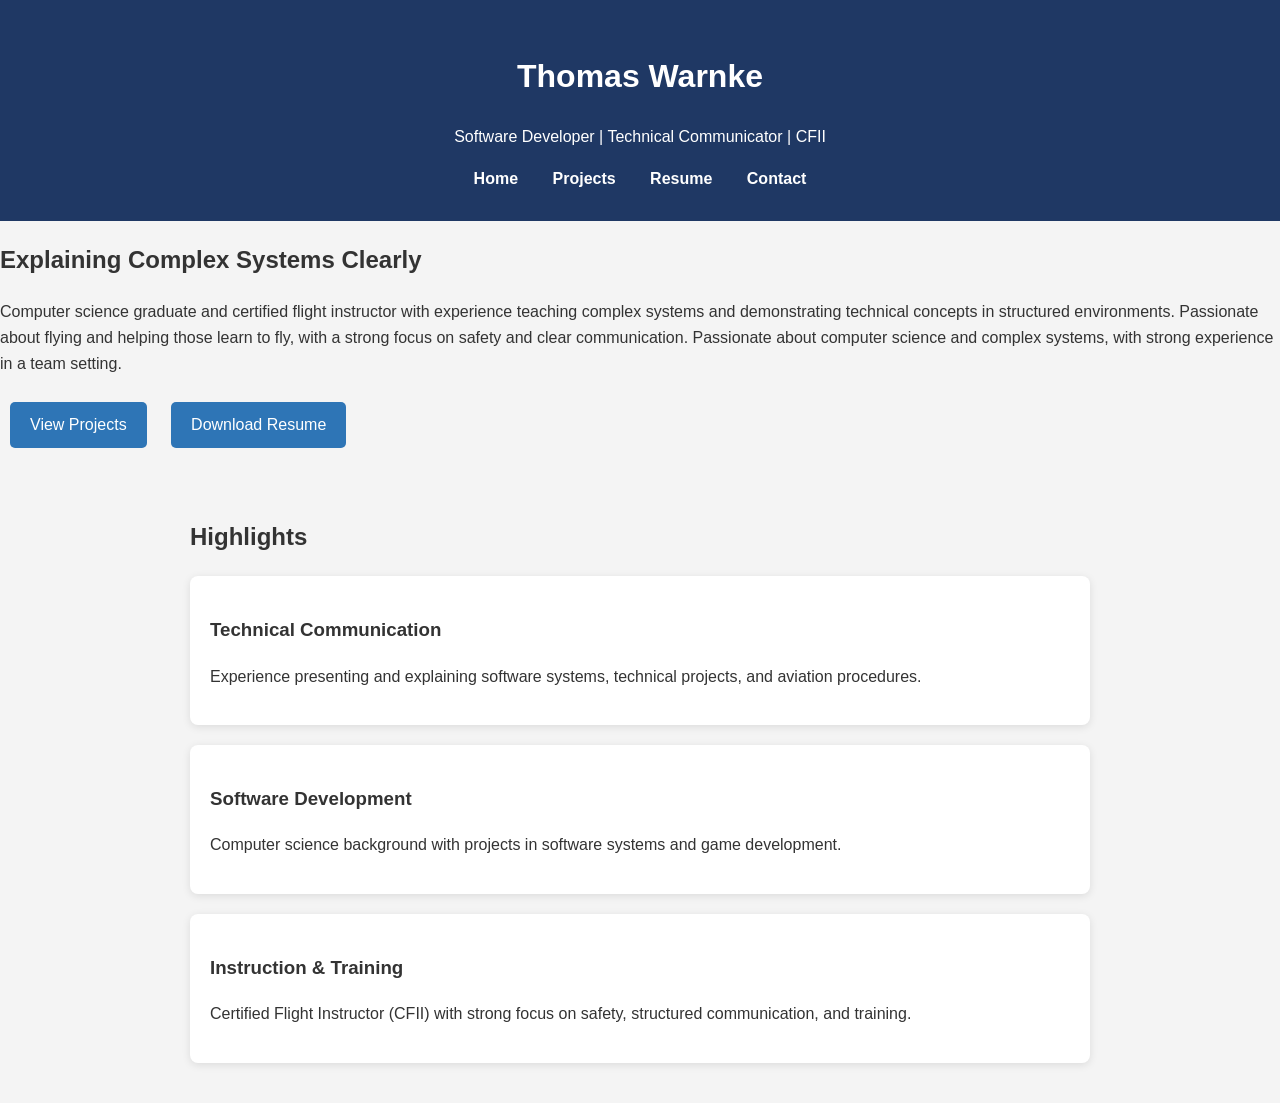
==== index.html @ 61adbf6a "change style" ====
<!DOCTYPE html>
<html lang="en">

<head>
<meta charset="UTF-8">
<title>Thomas Warnke</title>
<link rel="stylesheet" href="style.css">
</head>

<body>

<header>

<h1>Thomas Warnke</h1>
<p>Software Developer | Technical Communicator | CFII</p>

<nav class="navbar">
<a href="index.html">Home</a>
<a href="projects.html">Projects</a>
<a href="resume.pdf">Resume</a>
<a href="contact.html">Contact</a>
</nav>

</header>

<section class="hero">

<h2>Explaining Complex Systems Clearly</h2>

<p>
Computer science graduate and certified flight instructor with experience
teaching complex systems and demonstrating technical concepts in structured
environments. Passionate about flying and helping those learn to fly, with 
a strong focus on safety and clear communication.
Passionate about computer science and complex systems, with strong experience in a team setting.
</p>

<a class="button" href="projects.html">View Projects</a>
<a class="button" href="resume.pdf">Download Resume</a>

</section>

<section class="highlights">

<h2>Highlights</h2>

<div class="highlight-card">
<h3>Technical Communication</h3>
<p>Experience presenting and explaining software systems, technical projects, and aviation procedures.</p>
</div>

<div class="highlight-card">
<h3>Software Development</h3>
<p>Computer science background with projects in software systems and game development.</p>
</div>

<div class="highlight-card">
<h3>Instruction & Training</h3>
<p>Certified Flight Instructor (CFII) with strong focus on safety, structured communication, and training.</p>
</div>

</section>
</body>
</html>
---- style.css ----
body{
font-family: Arial, sans-serif;
margin:0;
background:#f4f4f4;
color:#333;
line-height:1.6;
}

header{
background:#1f3864;
color:white;
text-align:center;
padding:30px;
}

.navbar{
margin-top:15px;
}

.navbar a{
color:white;
text-decoration:none;
margin:0 15px;
font-weight:bold;
}

.navbar a:hover{
text-decoration:underline;
}

/ Page layout spacing /

.hero,
.highlights,
.projects,
.contact{
max-width:900px;
margin:60px auto;
padding:0 40px;
}

.button{
background:#2e75b6;
color:white;
padding:10px 20px;
margin:10px;
display:inline-block;
text-decoration:none;
border-radius:5px;
}

.highlights{
max-width:900px;
margin:auto;
padding:40px;
}

.highlight-card{
background:white;
padding:20px;
margin-top:20px;
border-radius:8px;
box-shadow:0 2px 8px rgba(0,0,0,0.1);
}

.projects{
max-width:900px;
margin:auto;
padding:40px;
}

.project-card{
background:white;
padding:25px;
margin-top:25px;
border-radius:8px;
box-shadow:0 2px 8px rgba(0,0,0,0.1);
}

.contact{
max-width:700px;
margin:auto;
padding:40px;
}

footer{
text-align:center;
padding:20px;
background:#ddd;
margin-top:40px;
}
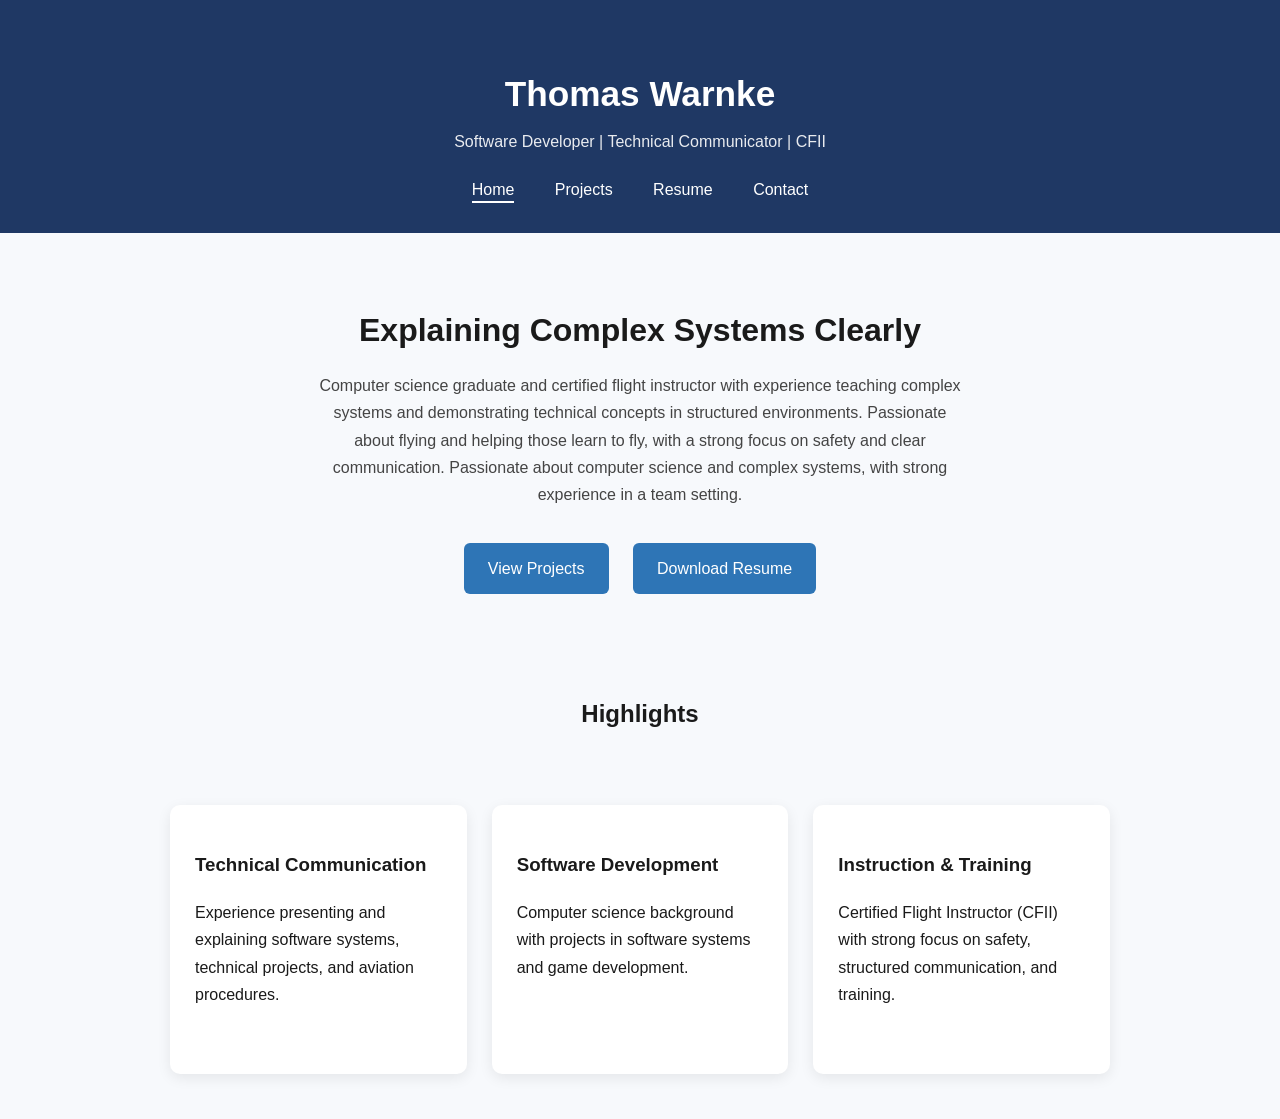
==== commit f1d13b60: "changes and improvements fix some formatting things including increased mobile support. Added a favi" ====
--- a/index.html
+++ b/index.html
@@ -5,6 +5,8 @@
 <meta charset="UTF-8">
 <title>Thomas Warnke</title>
 <link rel="stylesheet" href="style.css">
+<meta name="viewport" content="width=device-width, initial-scale=1.0">
+<link rel="icon" type="image/png" href="favicon.png">
 </head>
 
 <body>
@@ -15,12 +17,11 @@
 <p>Software Developer | Technical Communicator | CFII</p>
 
 <nav class="navbar">
-<a href="index.html">Home</a>
+<a href="index.html" class="active">Home</a>
 <a href="projects.html">Projects</a>
 <a href="resume.pdf">Resume</a>
 <a href="contact.html">Contact</a>
 </nav>
-
 </header>
 
 <section class="hero">
--- a/style.css
+++ b/style.css
@@ -1,91 +1,236 @@
-body{
-font-family: Arial, sans-serif;
-margin:0;
-background:#f4f4f4;
-color:#333;
-line-height:1.6;
-}
-
-header{
-background:#1f3864;
-color:white;
-text-align:center;
-padding:30px;
-}
-
-.navbar{
-margin-top:15px;
-}
-
-.navbar a{
-color:white;
-text-decoration:none;
-margin:0 15px;
-font-weight:bold;
-}
-
-.navbar a:hover{
-text-decoration:underline;
-}
-
-/ Page layout spacing /
-
+/* Global Reset & Base */
+* {
+    box-sizing: border-box;
+}
+
+body {
+    font-family: -apple-system, BlinkMacSystemFont, "Segoe UI", Roboto, sans-serif;
+    margin: 0;
+    background: #f7f9fc;
+    color: #1a1a1a;
+    line-height: 1.7;
+}
+
+/* Header */
+header {
+    background: #1f3864;
+    color: white;
+    text-align: center;
+    padding: 40px 20px 30px;
+}
+
+header h1 {
+    margin-bottom: 5px;
+    font-size: 2.2rem;
+}
+
+header p {
+    margin: 0;
+    opacity: 0.9;
+}
+
+/* Navbar */
+.navbar {
+    margin-top: 20px;
+}
+
+.navbar a {
+    color: white;
+    text-decoration: none;
+    margin: 0 18px;
+    font-weight: 500;
+    position: relative;
+    padding-bottom: 5px;
+}
+
+/* Hover + Active underline animation */
+.navbar a::after {
+    content: "";
+    position: absolute;
+    left: 0;
+    bottom: 0;
+    width: 0%;
+    height: 2px;
+    background: #ffffff;
+    transition: width 0.3s ease;
+}
+
+.navbar a:hover::after,
+.navbar a.active::after {
+    width: 100%;
+}
+
+/* Sections */
 .hero,
 .highlights,
 .projects,
-.contact{
-max-width:900px;
-margin:60px auto;
-padding:0 40px;
-}
-
-.button{
-background:#2e75b6;
-color:white;
-padding:10px 20px;
-margin:10px;
-display:inline-block;
-text-decoration:none;
-border-radius:5px;
-}
-
-.highlights{
-max-width:900px;
-margin:auto;
-padding:40px;
-}
-
-.highlight-card{
-background:white;
-padding:20px;
-margin-top:20px;
-border-radius:8px;
-box-shadow:0 2px 8px rgba(0,0,0,0.1);
-}
-
-.projects{
-max-width:900px;
-margin:auto;
-padding:40px;
-}
-
-.project-card{
-background:white;
-padding:25px;
-margin-top:25px;
-border-radius:8px;
-box-shadow:0 2px 8px rgba(0,0,0,0.1);
-}
-
-.contact{
-max-width:700px;
-margin:auto;
-padding:40px;
-}
-
-footer{
-text-align:center;
-padding:20px;
-background:#ddd;
-margin-top:40px;
-}+.contact {
+    max-width: 1000px;
+    margin: 70px auto;
+    padding: 0 30px;
+    text-align: center;
+}
+
+/* Hero */
+.hero h2 {
+    font-size: 2rem;
+    margin-bottom: 15px;
+}
+
+.hero p {
+    max-width: 650px;
+    margin: 0 auto 25px;
+    color: #444;
+}
+
+/* Buttons */
+.button {
+    background: #2e75b6;
+    color: white;
+    padding: 12px 24px;
+    margin: 10px;
+    display: inline-block;
+    text-decoration: none;
+    border-radius: 6px;
+    font-weight: 500;
+    transition: all 0.25s ease;
+}
+
+.button:hover {
+    background: #245a8d;
+    transform: translateY(-2px);
+}
+
+/* Cards Layout */
+.highlight-card,
+.project-card {
+    background: white;
+    padding: 25px;
+    margin-top: 25px;
+    border-radius: 10px;
+    box-shadow: 0 4px 14px rgba(0, 0, 0, 0.08);
+    text-align: left;
+    transition: transform 0.2s ease, box-shadow 0.2s ease;
+    height:100%;
+}
+
+.highlight-card:hover,
+.project-card:hover {
+    transform: translateY(-4px);
+    box-shadow: 0 8px 20px rgba(0, 0, 0, 0.12);
+}
+
+/* Grid for Highlights */
+.highlights {
+    max-width: 1000px;
+    margin: 70px auto;
+    padding: 0 30px;
+
+    display: grid;
+    grid-template-columns: repeat(auto-fit, minmax(250px, 1fr));
+    gap: 25px;
+
+    align-items: stretch;
+}
+
+.highlights h2 {
+    grid-column: 1 / -1;
+    text-align: center;
+}
+
+
+/* Projects */
+.projects {
+    max-width: 1000px;
+}
+
+/* Contact */
+.contact {
+    max-width: 700px;
+}
+
+.contact-list {
+    list-style: none;
+    padding: 0;
+    margin-top: 20px;
+}
+
+.contact-list li {
+    margin: 10px 0;
+    font-size: 1.05rem;
+}
+
+/* Footer */
+footer {
+    text-align: center;
+    padding: 25px;
+    background: #e5e7eb;
+    margin-top: 60px;
+    font-size: 0.9rem;
+    color: #555;
+}
+
+/* Mobile Responsiveness */
+@media (max-width: 768px) {
+
+    header {
+        padding: 25px 15px;
+    }
+
+    header h1 {
+        font-size: 1.8rem;
+    }
+
+    header p {
+        font-size: 0.95rem;
+    }
+
+    /* Stack navbar vertically */
+    .navbar {
+        display: flex;
+        flex-direction: column;
+        gap: 10px;
+    }
+
+    .navbar a {
+        margin: 0;
+    }
+
+    /* Reduce section spacing */
+    .hero,
+    .highlights,
+    .projects,
+    .contact {
+        margin: 40px auto;
+        padding: 0 20px;
+    }
+
+    .hero h2 {
+        font-size: 1.6rem;
+    }
+
+    .hero p {
+        font-size: 0.95rem;
+    }
+
+    /* Buttons full width */
+    .button {
+        display: block;
+        width: 100%;
+        max-width: 300px;
+        margin: 10px auto;
+        text-align: center;
+    }
+
+    /* Cards spacing */
+    .highlight-card,
+    .project-card {
+        padding: 20px;
+        height: 100%;
+}
+    }
+
+    /* Contact text */
+    .contact-list li {
+        font-size: 1rem;
+    }
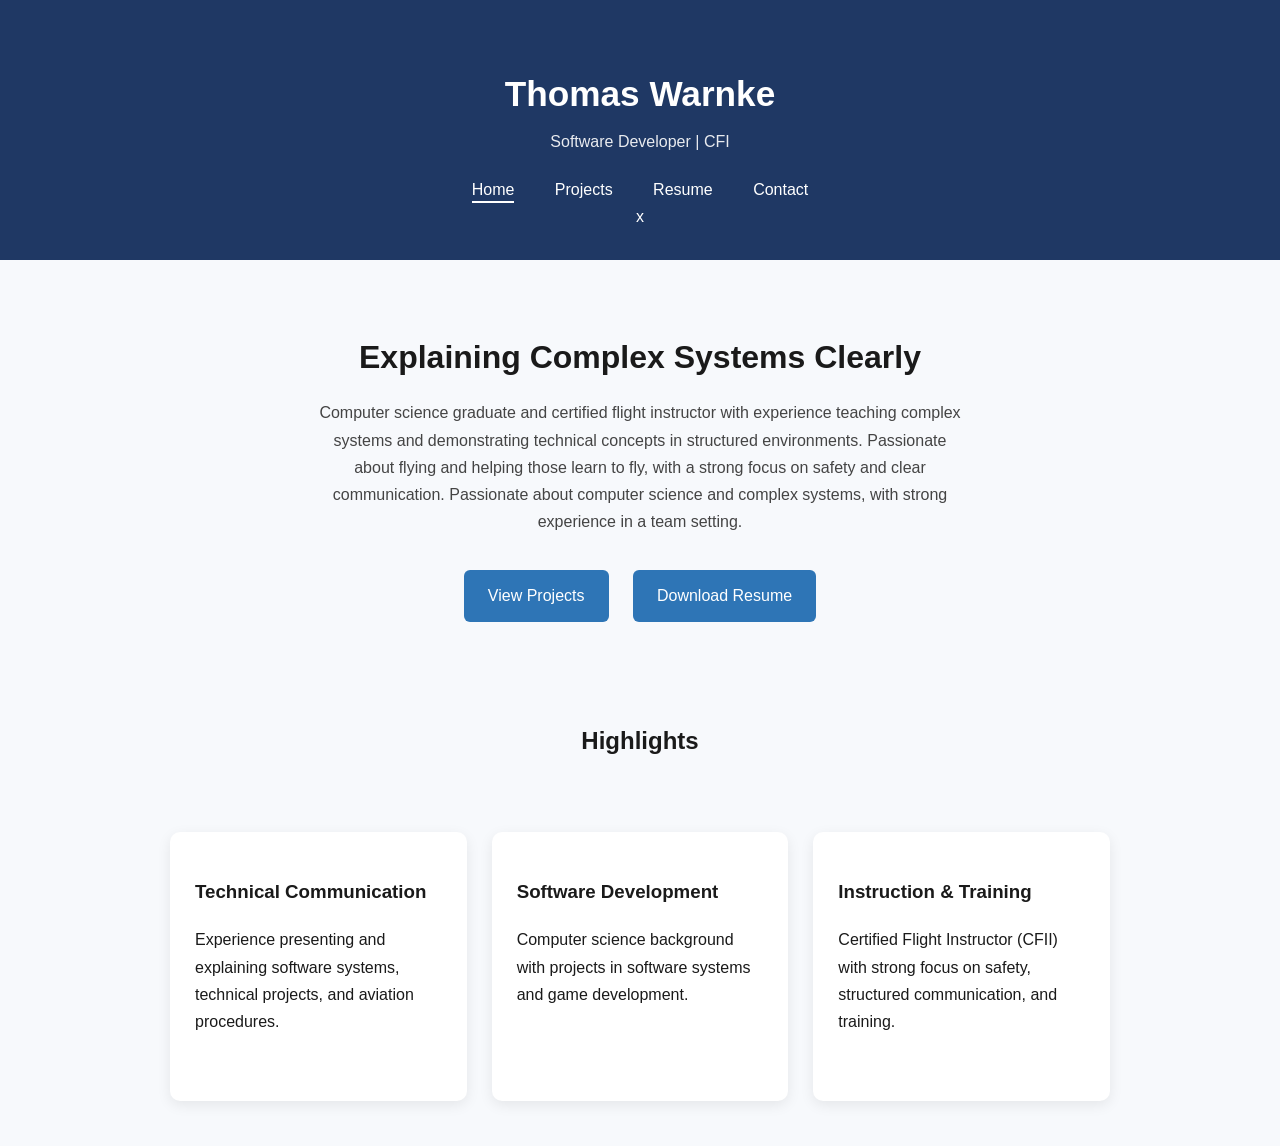
==== commit da74d53d: "changes and improvements" ====
--- a/index.html
+++ b/index.html
@@ -14,14 +14,14 @@
 <header>
 
 <h1>Thomas Warnke</h1>
-<p>Software Developer | Technical Communicator | CFII</p>
+<p>Software Developer | CFI</p>
 
 <nav class="navbar">
 <a href="index.html" class="active">Home</a>
 <a href="projects.html">Projects</a>
 <a href="resume.pdf">Resume</a>
 <a href="contact.html">Contact</a>
-</nav>
+</nav>x
 </header>
 
 <section class="hero">
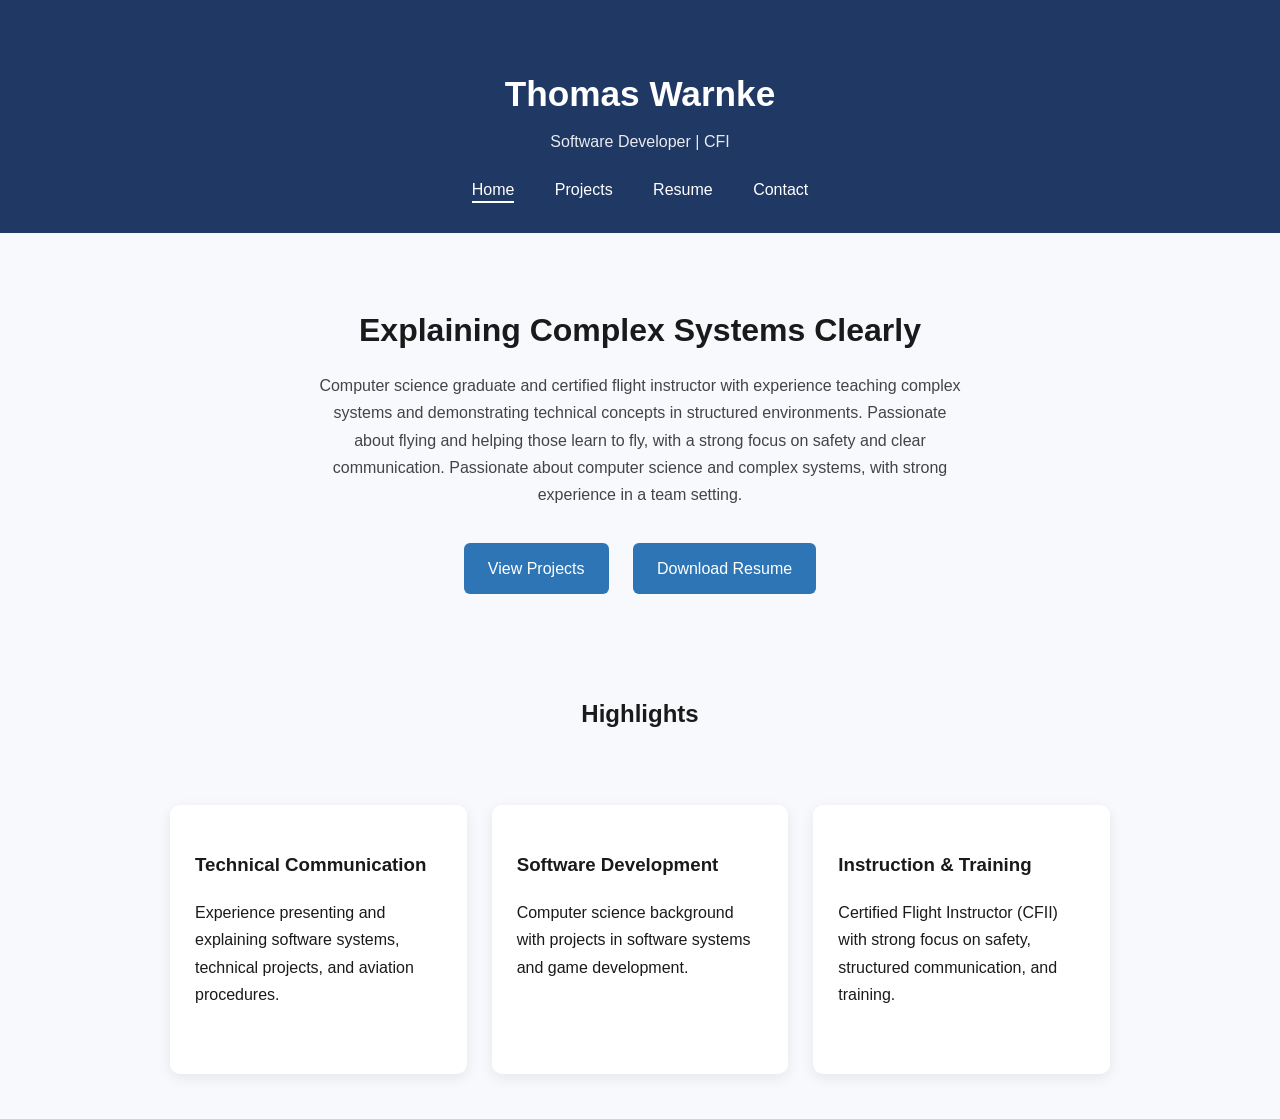
==== commit a6b3bd8f: "fix" ====
--- a/index.html
+++ b/index.html
@@ -21,7 +21,7 @@
 <a href="projects.html">Projects</a>
 <a href="resume.pdf">Resume</a>
 <a href="contact.html">Contact</a>
-</nav>x
+</nav>
 </header>
 
 <section class="hero">
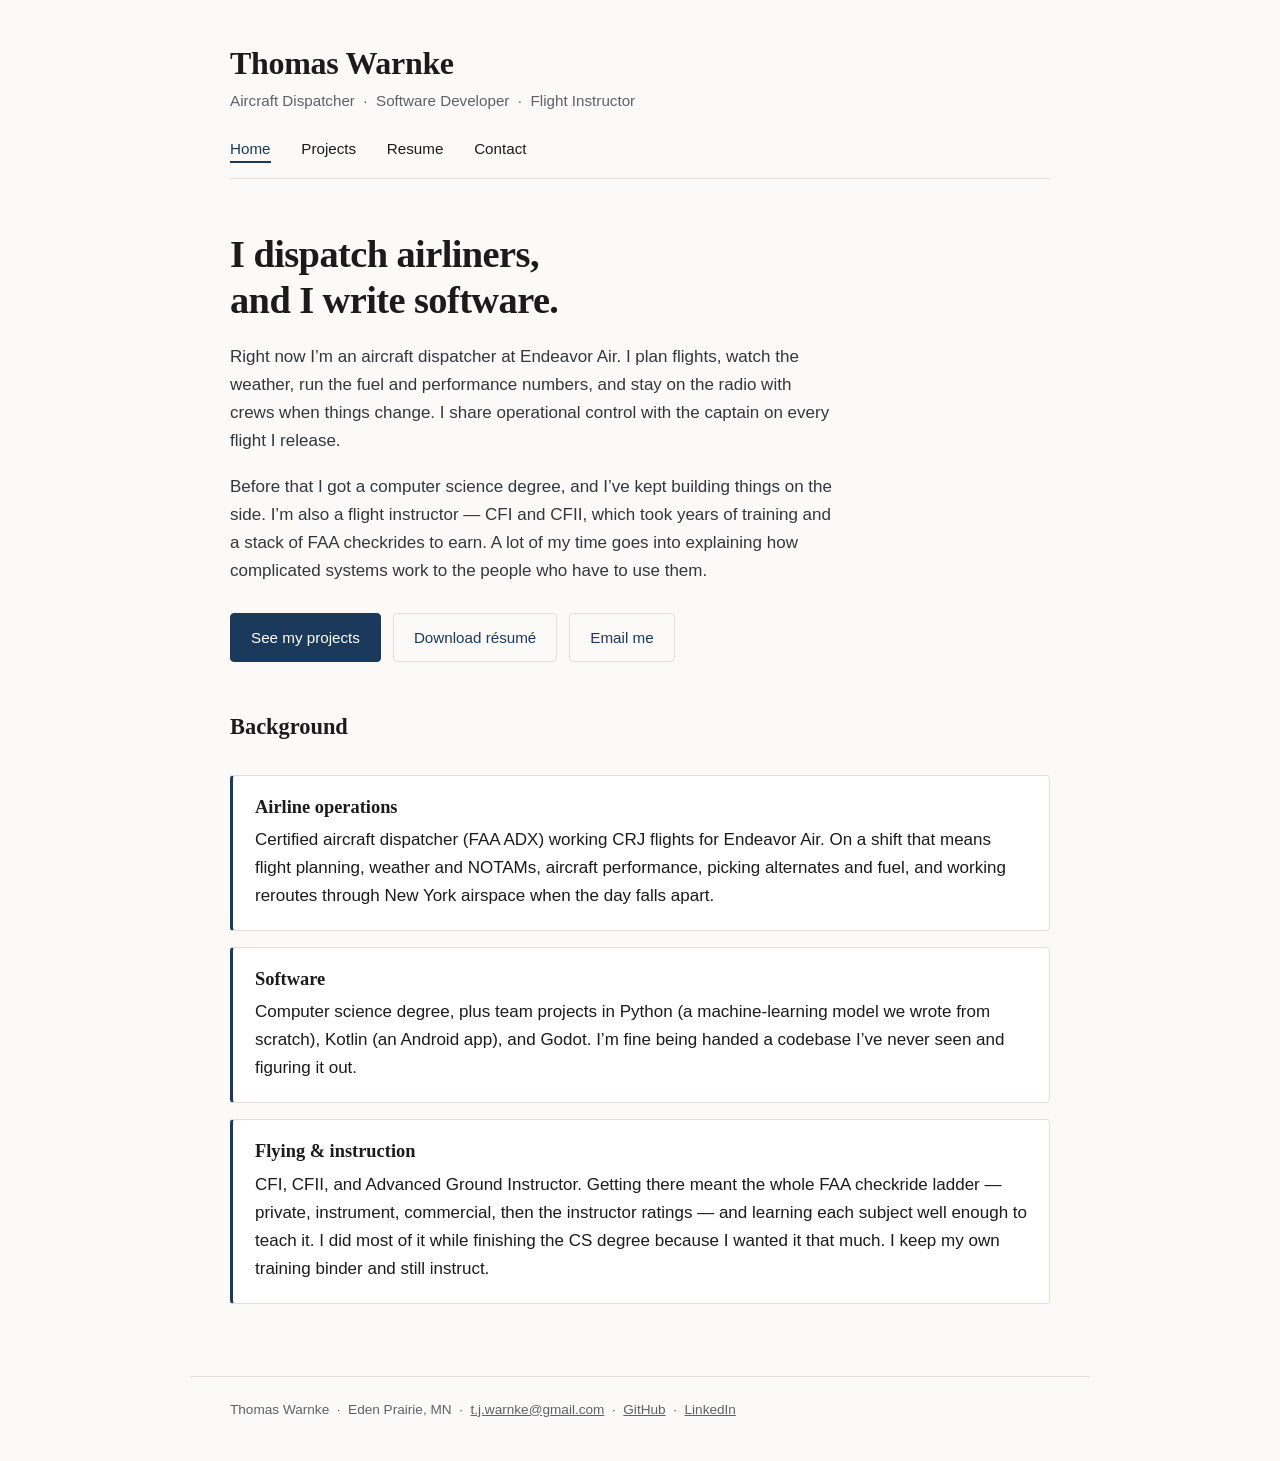
==== commit 28ba5f31: "updated" ====
--- a/index.html
+++ b/index.html
@@ -6,15 +6,15 @@
 <title>Thomas Warnke</title>
 <link rel="stylesheet" href="style.css">
 <meta name="viewport" content="width=device-width, initial-scale=1.0">
+<meta name="description" content="Thomas Warnke — aircraft dispatcher at Endeavor Air, computer science graduate, and flight instructor.">
 <link rel="icon" type="image/png" href="favicon.png">
 </head>
 
 <body>
 
 <header>
-
 <h1>Thomas Warnke</h1>
-<p>Software Developer | CFI</p>
+<p class="tagline">Aircraft Dispatcher &nbsp;·&nbsp; Software Developer &nbsp;·&nbsp; Flight Instructor</p>
 
 <nav class="navbar">
 <a href="index.html" class="active">Home</a>
@@ -24,42 +24,69 @@
 </nav>
 </header>
 
+<main>
+
 <section class="hero">
+<h2>I dispatch airliners, and I write software.</h2>
+<p>
+Right now I&rsquo;m an aircraft dispatcher at Endeavor Air. I plan flights, watch the weather,
+run the fuel and performance numbers, and stay on the radio with crews when things change. I
+share operational control with the captain on every flight I release.
+</p>
+<p>
+Before that I got a computer science degree, and I&rsquo;ve kept building things on the side.
+I&rsquo;m also a flight instructor &mdash; CFI and CFII, which took years of training and a
+stack of FAA checkrides to earn. A lot of my time goes into explaining how complicated
+systems work to the people who have to use them.
+</p>
+<div class="cta-row">
+<a class="button" href="projects.html">See my projects</a>
+<a class="button button-ghost" href="resume.pdf">Download résumé</a>
+<a class="button button-ghost" href="mailto:t.j.warnke@gmail.com">Email me</a>
+</div>
+</section>
 
-<h2>Explaining Complex Systems Clearly</h2>
+<section class="highlights">
+<h2>Background</h2>
 
+<div class="highlight-card">
+<h3>Airline operations</h3>
 <p>
-Computer science graduate and certified flight instructor with experience
-teaching complex systems and demonstrating technical concepts in structured
-environments. Passionate about flying and helping those learn to fly, with 
-a strong focus on safety and clear communication.
-Passionate about computer science and complex systems, with strong experience in a team setting.
+Certified aircraft dispatcher (FAA ADX) working CRJ flights for Endeavor Air. On a shift that
+means flight planning, weather and NOTAMs, aircraft performance, picking alternates and fuel,
+and working reroutes through New York airspace when the day falls apart.
 </p>
+</div>
 
-<a class="button" href="projects.html">View Projects</a>
-<a class="button" href="resume.pdf">Download Resume</a>
+<div class="highlight-card">
+<h3>Software</h3>
+<p>
+Computer science degree, plus team projects in Python (a machine-learning model we wrote from
+scratch), Kotlin (an Android app), and Godot. I&rsquo;m fine being handed a codebase I&rsquo;ve
+never seen and figuring it out.
+</p>
+</div>
+
+<div class="highlight-card">
+<h3>Flying &amp; instruction</h3>
+<p>
+CFI, CFII, and Advanced Ground Instructor. Getting there meant the whole FAA checkride ladder
+&mdash; private, instrument, commercial, then the instructor ratings &mdash; and learning each
+subject well enough to teach it. I did most of it while finishing the CS degree because I
+wanted it that much. I keep my own training binder and still instruct.
+</p>
+</div>
 
 </section>
 
-<section class="highlights">
+</main>
 
-<h2>Highlights</h2>
+<footer>
+<p>Thomas Warnke &nbsp;·&nbsp; Eden Prairie, MN &nbsp;·&nbsp;
+<a href="mailto:t.j.warnke@gmail.com">t.j.warnke@gmail.com</a> &nbsp;·&nbsp;
+<a href="https://github.com/tjwarnke">GitHub</a> &nbsp;·&nbsp;
+<a href="https://www.linkedin.com/in/tjwarnke/">LinkedIn</a></p>
+</footer>
 
-<div class="highlight-card">
-<h3>Technical Communication</h3>
-<p>Experience presenting and explaining software systems, technical projects, and aviation procedures.</p>
-</div>
-
-<div class="highlight-card">
-<h3>Software Development</h3>
-<p>Computer science background with projects in software systems and game development.</p>
-</div>
-
-<div class="highlight-card">
-<h3>Instruction & Training</h3>
-<p>Certified Flight Instructor (CFII) with strong focus on safety, structured communication, and training.</p>
-</div>
-
-</section>
 </body>
-</html>+</html>
--- a/style.css
+++ b/style.css
@@ -1,236 +1,246 @@
-/* Global Reset & Base */
-* {
-    box-sizing: border-box;
-}
+/* ---------- Base ---------- */
+:root {
+    --bg: #fbfaf8;
+    --surface: #ffffff;
+    --ink: #1b1b1b;
+    --muted: #5c6169;
+    --line: #e4e0d9;
+    --accent: #1b3a5b;
+    --accent-bright: #2f6db3;
+    --measure: 64ch;
+    --pad: clamp(20px, 5vw, 40px);
+}
+
+* { box-sizing: border-box; }
+
+html { -webkit-text-size-adjust: 100%; }
 
 body {
-    font-family: -apple-system, BlinkMacSystemFont, "Segoe UI", Roboto, sans-serif;
+    font-family: -apple-system, BlinkMacSystemFont, "Segoe UI", Roboto, Helvetica, Arial, sans-serif;
     margin: 0;
-    background: #f7f9fc;
-    color: #1a1a1a;
-    line-height: 1.7;
-}
-
-/* Header */
+    background: var(--bg);
+    color: var(--ink);
+    line-height: 1.65;
+    font-size: 17px;
+}
+
+h1, h2, h3 {
+    font-family: Charter, "Iowan Old Style", "Palatino Linotype", Palatino, Georgia, serif;
+    line-height: 1.2;
+    color: var(--ink);
+}
+
+a { color: var(--accent-bright); }
+a:hover { color: var(--accent); }
+
+/* ---------- Header ---------- */
 header {
-    background: #1f3864;
-    color: white;
-    text-align: center;
-    padding: 40px 20px 30px;
+    max-width: 900px;
+    margin: 0 auto;
+    padding: 44px var(--pad) 0;
 }
 
 header h1 {
-    margin-bottom: 5px;
-    font-size: 2.2rem;
-}
-
-header p {
     margin: 0;
-    opacity: 0.9;
-}
-
-/* Navbar */
+    font-size: 2rem;
+    letter-spacing: -0.01em;
+}
+
+.tagline {
+    margin: 6px 0 0;
+    color: var(--muted);
+    font-size: 0.95rem;
+}
+
 .navbar {
-    margin-top: 20px;
+    margin-top: 22px;
+    padding-bottom: 14px;
+    border-bottom: 1px solid var(--line);
 }
 
 .navbar a {
-    color: white;
+    color: var(--ink);
     text-decoration: none;
-    margin: 0 18px;
+    margin-right: 26px;
+    font-size: 0.95rem;
     font-weight: 500;
     position: relative;
-    padding-bottom: 5px;
-}
-
-/* Hover + Active underline animation */
+    padding-bottom: 6px;
+}
+
 .navbar a::after {
     content: "";
     position: absolute;
     left: 0;
     bottom: 0;
-    width: 0%;
+    width: 0;
     height: 2px;
-    background: #ffffff;
-    transition: width 0.3s ease;
+    background: var(--accent);
+    transition: width 0.25s ease;
 }
 
 .navbar a:hover::after,
-.navbar a.active::after {
-    width: 100%;
-}
-
-/* Sections */
-.hero,
-.highlights,
-.projects,
-.contact {
-    max-width: 1000px;
-    margin: 70px auto;
-    padding: 0 30px;
-    text-align: center;
-}
-
-/* Hero */
+.navbar a.active::after { width: 100%; }
+
+.navbar a.active { color: var(--accent); }
+
+/* ---------- Layout ---------- */
+main {
+    max-width: 900px;
+    margin: 0 auto;
+    padding: 0 var(--pad);
+}
+
+section { margin: 52px 0; }
+
+section > h2 {
+    font-size: 1.4rem;
+    margin: 0 0 18px;
+}
+
+.section-intro {
+    color: var(--muted);
+    max-width: var(--measure);
+    margin: -6px 0 26px;
+}
+
+/* ---------- Hero ---------- */
 .hero h2 {
-    font-size: 2rem;
-    margin-bottom: 15px;
+    font-size: clamp(1.7rem, 4vw, 2.4rem);
+    max-width: 18ch;
+    margin: 0 0 20px;
+    letter-spacing: -0.015em;
 }
 
 .hero p {
-    max-width: 650px;
-    margin: 0 auto 25px;
-    color: #444;
-}
-
-/* Buttons */
+    max-width: var(--measure);
+    margin: 0 0 18px;
+    color: #33373d;
+}
+
+.cta-row {
+    margin-top: 28px;
+    display: flex;
+    flex-wrap: wrap;
+    gap: 12px;
+}
+
+/* ---------- Buttons ---------- */
 .button {
-    background: #2e75b6;
-    color: white;
-    padding: 12px 24px;
-    margin: 10px;
     display: inline-block;
+    background: var(--accent);
+    color: #fff;
+    padding: 11px 20px;
+    border: 1px solid var(--accent);
+    border-radius: 4px;
     text-decoration: none;
-    border-radius: 6px;
+    font-size: 0.95rem;
     font-weight: 500;
-    transition: all 0.25s ease;
-}
-
-.button:hover {
-    background: #245a8d;
-    transform: translateY(-2px);
-}
-
-/* Cards Layout */
+    transition: background 0.2s ease, color 0.2s ease;
+}
+
+.button:hover { background: #16304a; color: #fff; }
+
+.button-ghost {
+    background: transparent;
+    color: var(--accent);
+    border-color: var(--line);
+}
+
+.button-ghost:hover { background: #fff; color: var(--accent); border-color: var(--accent); }
+
+/* ---------- Cards ---------- */
+.highlights { display: grid; gap: 16px; }
+
+.project-grid {
+    display: grid;
+    gap: 16px;
+    grid-template-columns: repeat(auto-fit, minmax(280px, 1fr));
+}
+
 .highlight-card,
 .project-card {
-    background: white;
-    padding: 25px;
-    margin-top: 25px;
-    border-radius: 10px;
-    box-shadow: 0 4px 14px rgba(0, 0, 0, 0.08);
-    text-align: left;
-    transition: transform 0.2s ease, box-shadow 0.2s ease;
-    height:100%;
-}
-
-.highlight-card:hover,
-.project-card:hover {
-    transform: translateY(-4px);
-    box-shadow: 0 8px 20px rgba(0, 0, 0, 0.12);
-}
-
-/* Grid for Highlights */
-.highlights {
-    max-width: 1000px;
-    margin: 70px auto;
-    padding: 0 30px;
-
-    display: grid;
-    grid-template-columns: repeat(auto-fit, minmax(250px, 1fr));
-    gap: 25px;
-
-    align-items: stretch;
-}
-
-.highlights h2 {
-    grid-column: 1 / -1;
-    text-align: center;
-}
-
-
-/* Projects */
-.projects {
-    max-width: 1000px;
-}
-
-/* Contact */
-.contact {
-    max-width: 700px;
-}
+    background: var(--surface);
+    border: 1px solid var(--line);
+    border-left: 3px solid var(--accent);
+    border-radius: 4px;
+    padding: 20px 22px;
+}
+
+.highlight-card h3,
+.project-card h3 {
+    margin: 0 0 8px;
+    font-size: 1.15rem;
+}
+
+.highlight-card p,
+.project-card p { margin: 0; }
+
+.highlight-card p + p,
+.project-card p + p { margin-top: 10px; }
+
+.tags {
+    color: var(--muted);
+    font-size: 0.8rem;
+    letter-spacing: 0.03em;
+    text-transform: uppercase;
+}
+
+.links { font-size: 0.9rem; }
+.links a { margin-right: 16px; font-weight: 500; }
+
+/* ---------- Contact ---------- */
+.contact p { max-width: var(--measure); }
 
 .contact-list {
     list-style: none;
     padding: 0;
-    margin-top: 20px;
+    margin: 22px 0 0;
+    border-top: 1px solid var(--line);
 }
 
 .contact-list li {
-    margin: 10px 0;
-    font-size: 1.05rem;
-}
-
-/* Footer */
+    display: flex;
+    gap: 18px;
+    padding: 12px 2px;
+    border-bottom: 1px solid var(--line);
+}
+
+.contact-list li strong {
+    flex: 0 0 90px;
+    color: var(--muted);
+    font-weight: 500;
+}
+
+/* ---------- Footer ---------- */
 footer {
-    text-align: center;
-    padding: 25px;
-    background: #e5e7eb;
-    margin-top: 60px;
-    font-size: 0.9rem;
-    color: #555;
-}
-
-/* Mobile Responsiveness */
-@media (max-width: 768px) {
-
-    header {
-        padding: 25px 15px;
+    max-width: 900px;
+    margin: 72px auto 0;
+    padding: 22px var(--pad) 40px;
+    border-top: 1px solid var(--line);
+    color: var(--muted);
+    font-size: 0.85rem;
+}
+
+footer p { margin: 0; }
+footer a { color: var(--muted); }
+footer a:hover { color: var(--accent); }
+
+/* ---------- Mobile ---------- */
+@media (max-width: 620px) {
+    body { font-size: 16px; }
+
+    header { padding-top: 32px; }
+
+    .navbar a {
+        display: inline-block;
+        margin: 0 20px 6px 0;
     }
 
-    header h1 {
-        font-size: 1.8rem;
-    }
-
-    header p {
-        font-size: 0.95rem;
-    }
-
-    /* Stack navbar vertically */
-    .navbar {
-        display: flex;
-        flex-direction: column;
-        gap: 10px;
-    }
-
-    .navbar a {
-        margin: 0;
-    }
-
-    /* Reduce section spacing */
-    .hero,
-    .highlights,
-    .projects,
-    .contact {
-        margin: 40px auto;
-        padding: 0 20px;
-    }
-
-    .hero h2 {
-        font-size: 1.6rem;
-    }
-
-    .hero p {
-        font-size: 0.95rem;
-    }
-
-    /* Buttons full width */
-    .button {
-        display: block;
-        width: 100%;
-        max-width: 300px;
-        margin: 10px auto;
-        text-align: center;
-    }
-
-    /* Cards spacing */
-    .highlight-card,
-    .project-card {
-        padding: 20px;
-        height: 100%;
-}
-    }
-
-    /* Contact text */
-    .contact-list li {
-        font-size: 1rem;
-    }
+    section { margin: 40px 0; }
+
+    .cta-row .button { flex: 1 1 100%; text-align: center; }
+
+    .contact-list li { flex-direction: column; gap: 2px; }
+    .contact-list li strong { flex-basis: auto; }
+}
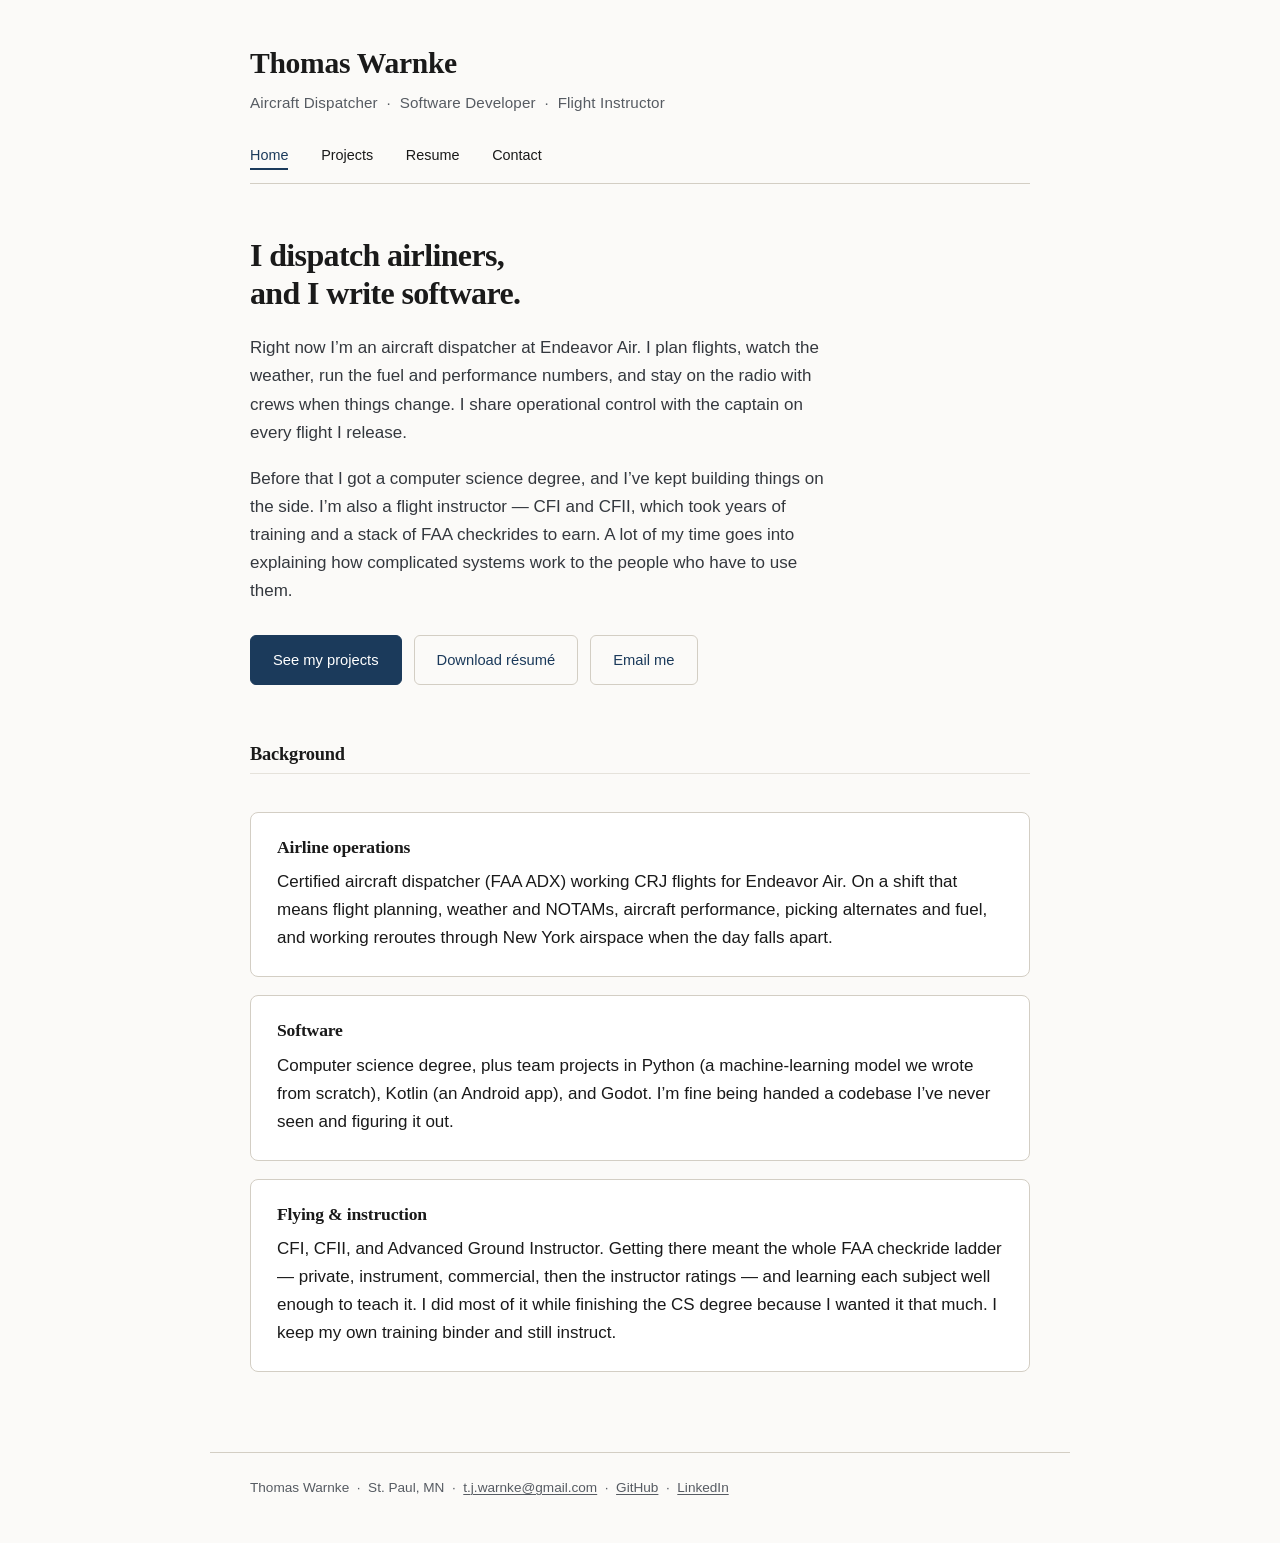
==== commit 2021b26b: "more changes" ====
--- a/index.html
+++ b/index.html
@@ -27,7 +27,7 @@
 <main>
 
 <section class="hero">
-<h2>I dispatch airliners, and I write software.</h2>
+<h2>I dispatch airliners,<br>and I write software.</h2>
 <p>
 Right now I&rsquo;m an aircraft dispatcher at Endeavor Air. I plan flights, watch the weather,
 run the fuel and performance numbers, and stay on the radio with crews when things change. I
@@ -82,7 +82,7 @@
 </main>
 
 <footer>
-<p>Thomas Warnke &nbsp;·&nbsp; Eden Prairie, MN &nbsp;·&nbsp;
+<p>Thomas Warnke &nbsp;·&nbsp; St. Paul, MN &nbsp;·&nbsp;
 <a href="mailto:t.j.warnke@gmail.com">t.j.warnke@gmail.com</a> &nbsp;·&nbsp;
 <a href="https://github.com/tjwarnke">GitHub</a> &nbsp;·&nbsp;
 <a href="https://www.linkedin.com/in/tjwarnke/">LinkedIn</a></p>
--- a/style.css
+++ b/style.css
@@ -1,13 +1,15 @@
-/* ---------- Base ---------- */
+/* ---------- Tokens ---------- */
 :root {
     --bg: #fbfaf8;
     --surface: #ffffff;
-    --ink: #1b1b1b;
-    --muted: #5c6169;
-    --line: #e4e0d9;
+    --ink: #1a1a1a;
+    --muted: #565b62;
+    --line: #e5e2db;
+    --line-strong: #d3cec4;
     --accent: #1b3a5b;
     --accent-bright: #2f6db3;
-    --measure: 64ch;
+    --measure: 62ch;
+    --wrap: 860px;
     --pad: clamp(20px, 5vw, 40px);
 }
 
@@ -22,47 +24,53 @@
     color: var(--ink);
     line-height: 1.65;
     font-size: 17px;
+    -webkit-font-smoothing: antialiased;
 }
 
 h1, h2, h3 {
     font-family: Charter, "Iowan Old Style", "Palatino Linotype", Palatino, Georgia, serif;
     line-height: 1.2;
+    letter-spacing: -0.01em;
     color: var(--ink);
 }
 
-a { color: var(--accent-bright); }
+a {
+    color: var(--accent-bright);
+    text-underline-offset: 0.15em;
+    text-decoration-thickness: 1px;
+}
 a:hover { color: var(--accent); }
 
 /* ---------- Header ---------- */
 header {
-    max-width: 900px;
+    max-width: var(--wrap);
     margin: 0 auto;
-    padding: 44px var(--pad) 0;
+    padding: 46px var(--pad) 0;
 }
 
 header h1 {
     margin: 0;
-    font-size: 2rem;
-    letter-spacing: -0.01em;
+    font-size: 1.85rem;
 }
 
 .tagline {
-    margin: 6px 0 0;
+    margin: 8px 0 0;
     color: var(--muted);
     font-size: 0.95rem;
+    letter-spacing: 0.01em;
 }
 
 .navbar {
-    margin-top: 22px;
+    margin-top: 26px;
     padding-bottom: 14px;
-    border-bottom: 1px solid var(--line);
+    border-bottom: 1px solid var(--line-strong);
 }
 
 .navbar a {
     color: var(--ink);
     text-decoration: none;
-    margin-right: 26px;
-    font-size: 0.95rem;
+    margin-right: 28px;
+    font-size: 0.9rem;
     font-weight: 500;
     position: relative;
     padding-bottom: 6px;
@@ -72,54 +80,62 @@
     content: "";
     position: absolute;
     left: 0;
-    bottom: 0;
-    width: 0;
+    bottom: -1px;
+    width: 100%;
     height: 2px;
     background: var(--accent);
-    transition: width 0.25s ease;
+    transform: scaleX(0);
+    transform-origin: left;
+    transition: transform 0.25s ease;
 }
 
 .navbar a:hover::after,
-.navbar a.active::after { width: 100%; }
+.navbar a.active::after { transform: scaleX(1); }
 
 .navbar a.active { color: var(--accent); }
 
 /* ---------- Layout ---------- */
 main {
-    max-width: 900px;
+    max-width: var(--wrap);
     margin: 0 auto;
     padding: 0 var(--pad);
 }
 
-section { margin: 52px 0; }
+section { margin: 58px 0; }
 
 section > h2 {
-    font-size: 1.4rem;
-    margin: 0 0 18px;
+    font-size: 1.15rem;
+    margin: 0 0 20px;
+    padding-bottom: 8px;
+    border-bottom: 1px solid var(--line);
 }
 
 .section-intro {
     color: var(--muted);
     max-width: var(--measure);
-    margin: -6px 0 26px;
+    margin: -8px 0 26px;
 }
 
 /* ---------- Hero ---------- */
+.hero { margin-top: 52px; }
+
 .hero h2 {
-    font-size: clamp(1.7rem, 4vw, 2.4rem);
-    max-width: 18ch;
-    margin: 0 0 20px;
-    letter-spacing: -0.015em;
+    font-size: clamp(1.55rem, 3.2vw, 2rem);
+    line-height: 1.2;
+    letter-spacing: -0.02em;
+    margin: 0 0 22px;
+    padding: 0;
+    border: 0;
 }
 
 .hero p {
     max-width: var(--measure);
     margin: 0 0 18px;
-    color: #33373d;
+    color: #34383e;
 }
 
 .cta-row {
-    margin-top: 28px;
+    margin-top: 30px;
     display: flex;
     flex-wrap: wrap;
     gap: 12px;
@@ -130,64 +146,67 @@
     display: inline-block;
     background: var(--accent);
     color: #fff;
-    padding: 11px 20px;
+    padding: 12px 22px;
     border: 1px solid var(--accent);
-    border-radius: 4px;
+    border-radius: 6px;
     text-decoration: none;
-    font-size: 0.95rem;
+    font-size: 0.92rem;
     font-weight: 500;
-    transition: background 0.2s ease, color 0.2s ease;
-}
-
-.button:hover { background: #16304a; color: #fff; }
+    transition: background 0.18s ease, border-color 0.18s ease, color 0.18s ease;
+}
+
+.button:hover { background: #15304a; border-color: #15304a; color: #fff; }
 
 .button-ghost {
     background: transparent;
     color: var(--accent);
-    border-color: var(--line);
+    border-color: var(--line-strong);
 }
 
 .button-ghost:hover { background: #fff; color: var(--accent); border-color: var(--accent); }
 
 /* ---------- Cards ---------- */
-.highlights { display: grid; gap: 16px; }
+.highlights { display: grid; gap: 18px; }
 
 .project-grid {
     display: grid;
-    gap: 16px;
-    grid-template-columns: repeat(auto-fit, minmax(280px, 1fr));
+    gap: 18px;
+    grid-template-columns: repeat(auto-fit, minmax(290px, 1fr));
 }
 
 .highlight-card,
 .project-card {
     background: var(--surface);
-    border: 1px solid var(--line);
-    border-left: 3px solid var(--accent);
-    border-radius: 4px;
-    padding: 20px 22px;
-}
+    border: 1px solid var(--line-strong);
+    border-radius: 8px;
+    padding: 24px 26px;
+    transition: border-color 0.18s ease;
+}
+
+.highlight-card:hover,
+.project-card:hover { border-color: #b9b2a3; }
 
 .highlight-card h3,
 .project-card h3 {
-    margin: 0 0 8px;
-    font-size: 1.15rem;
+    margin: 0 0 10px;
+    font-size: 1.1rem;
 }
 
 .highlight-card p,
 .project-card p { margin: 0; }
 
 .highlight-card p + p,
-.project-card p + p { margin-top: 10px; }
+.project-card p + p { margin-top: 12px; }
 
 .tags {
     color: var(--muted);
-    font-size: 0.8rem;
-    letter-spacing: 0.03em;
+    font-size: 0.75rem;
+    letter-spacing: 0.06em;
     text-transform: uppercase;
 }
 
-.links { font-size: 0.9rem; }
-.links a { margin-right: 16px; font-weight: 500; }
+.links { font-size: 0.9rem; margin-top: 14px; }
+.links a { margin-right: 18px; font-weight: 500; }
 
 /* ---------- Contact ---------- */
 .contact p { max-width: var(--measure); }
@@ -195,29 +214,35 @@
 .contact-list {
     list-style: none;
     padding: 0;
-    margin: 22px 0 0;
-    border-top: 1px solid var(--line);
+    margin: 32px 0 0;
+    border-top: 1px solid var(--line-strong);
 }
 
 .contact-list li {
     display: flex;
-    gap: 18px;
-    padding: 12px 2px;
+    align-items: baseline;
+    gap: 32px;
+    padding: 20px 2px;
     border-bottom: 1px solid var(--line);
 }
 
 .contact-list li strong {
-    flex: 0 0 90px;
+    flex: 0 0 96px;
     color: var(--muted);
     font-weight: 500;
-}
+    font-size: 0.85rem;
+    letter-spacing: 0.04em;
+    text-transform: uppercase;
+}
+
+.contact-list li a { word-break: break-word; }
 
 /* ---------- Footer ---------- */
 footer {
-    max-width: 900px;
-    margin: 72px auto 0;
-    padding: 22px var(--pad) 40px;
-    border-top: 1px solid var(--line);
+    max-width: var(--wrap);
+    margin: 80px auto 0;
+    padding: 24px var(--pad) 44px;
+    border-top: 1px solid var(--line-strong);
     color: var(--muted);
     font-size: 0.85rem;
 }
@@ -230,17 +255,22 @@
 @media (max-width: 620px) {
     body { font-size: 16px; }
 
-    header { padding-top: 32px; }
+    header { padding-top: 34px; }
 
     .navbar a {
         display: inline-block;
-        margin: 0 20px 6px 0;
+        margin: 0 22px 8px 0;
     }
 
-    section { margin: 40px 0; }
+    section { margin: 44px 0; }
+    .hero { margin-top: 40px; }
 
     .cta-row .button { flex: 1 1 100%; text-align: center; }
 
-    .contact-list li { flex-direction: column; gap: 2px; }
+    .contact-list li {
+        flex-direction: column;
+        gap: 4px;
+        padding: 16px 2px;
+    }
     .contact-list li strong { flex-basis: auto; }
 }
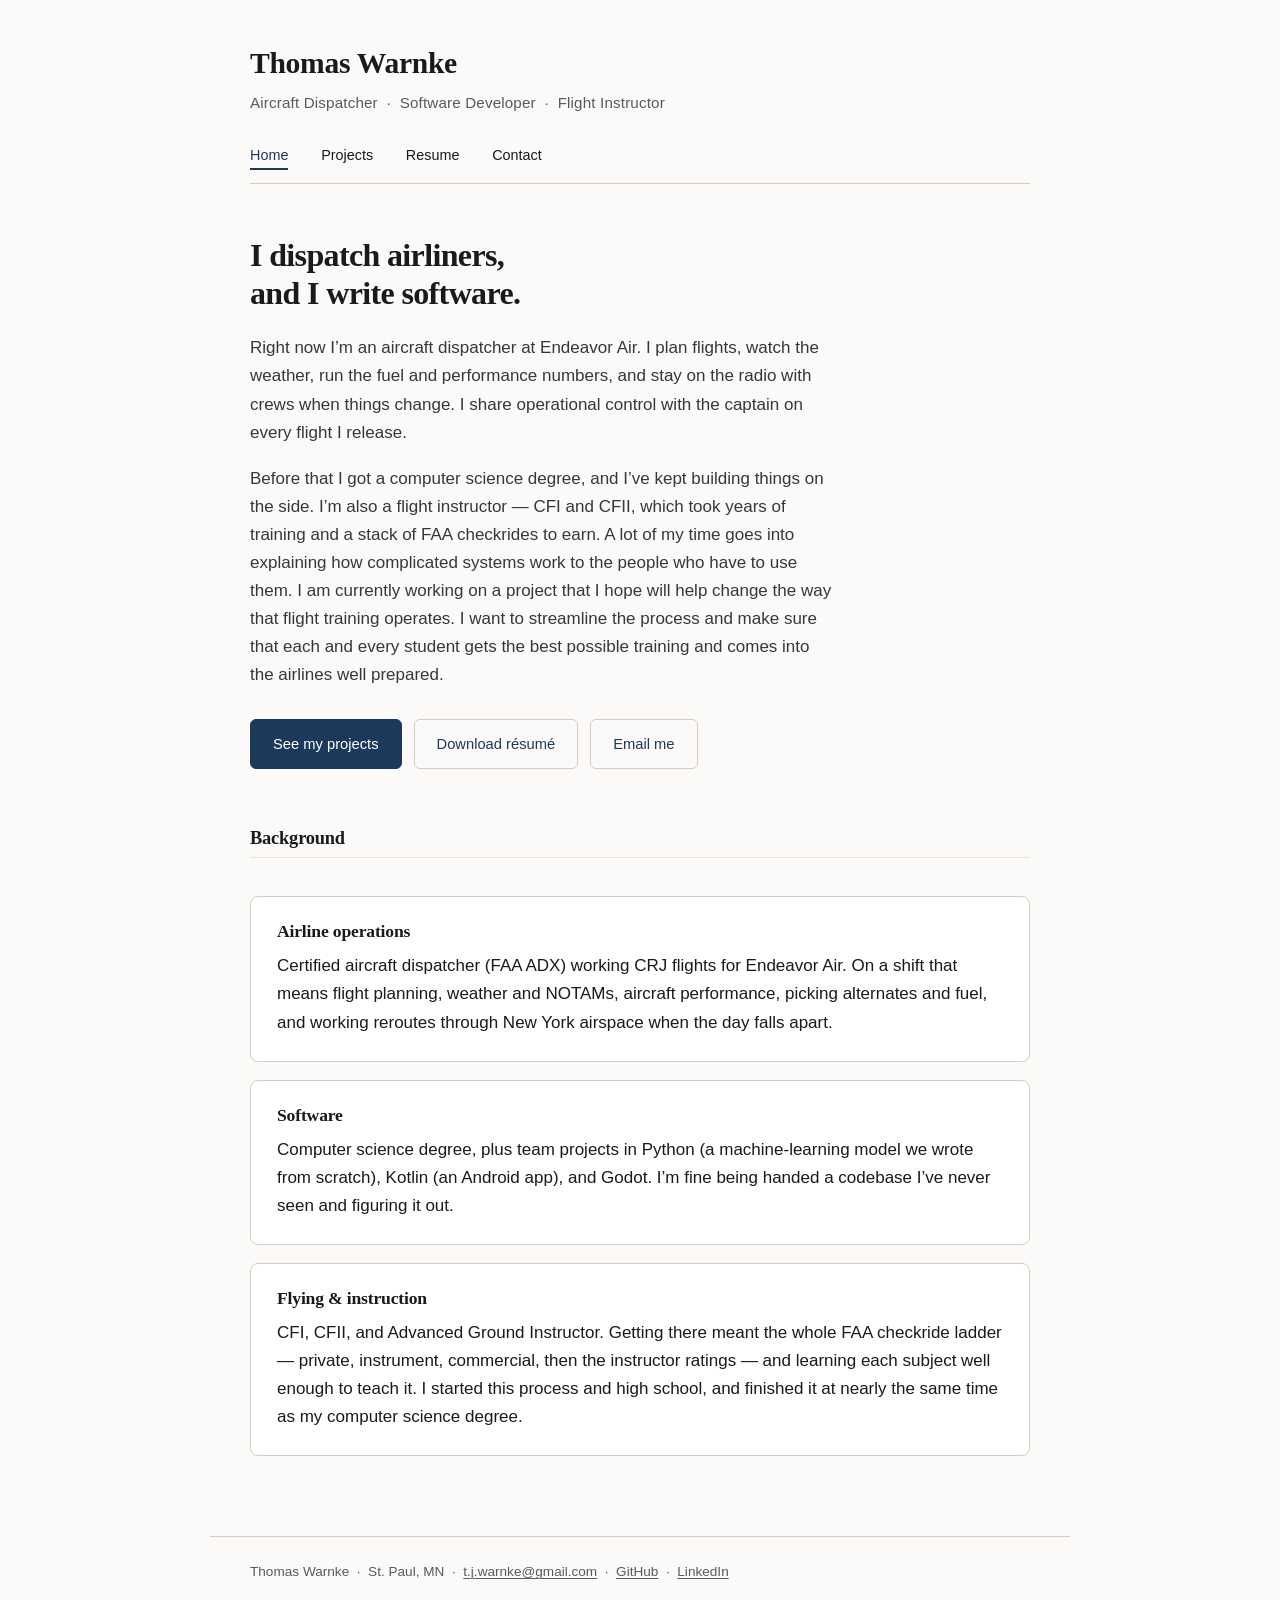
==== commit 82ffebb8: "wording" ====
--- a/index.html
+++ b/index.html
@@ -37,7 +37,10 @@
 Before that I got a computer science degree, and I&rsquo;ve kept building things on the side.
 I&rsquo;m also a flight instructor &mdash; CFI and CFII, which took years of training and a
 stack of FAA checkrides to earn. A lot of my time goes into explaining how complicated
-systems work to the people who have to use them.
+systems work to the people who have to use them. I am currently working on a project that 
+I hope will help change the way that flight training operates. I want to streamline the process
+and make sure that each and every student gets the best possible training and comes into the airlines
+well prepared.
 </p>
 <div class="cta-row">
 <a class="button" href="projects.html">See my projects</a>
@@ -72,8 +75,8 @@
 <p>
 CFI, CFII, and Advanced Ground Instructor. Getting there meant the whole FAA checkride ladder
 &mdash; private, instrument, commercial, then the instructor ratings &mdash; and learning each
-subject well enough to teach it. I did most of it while finishing the CS degree because I
-wanted it that much. I keep my own training binder and still instruct.
+subject well enough to teach it. I started this process and high school, and finished it at nearly the
+same time as my computer science degree.
 </p>
 </div>
 
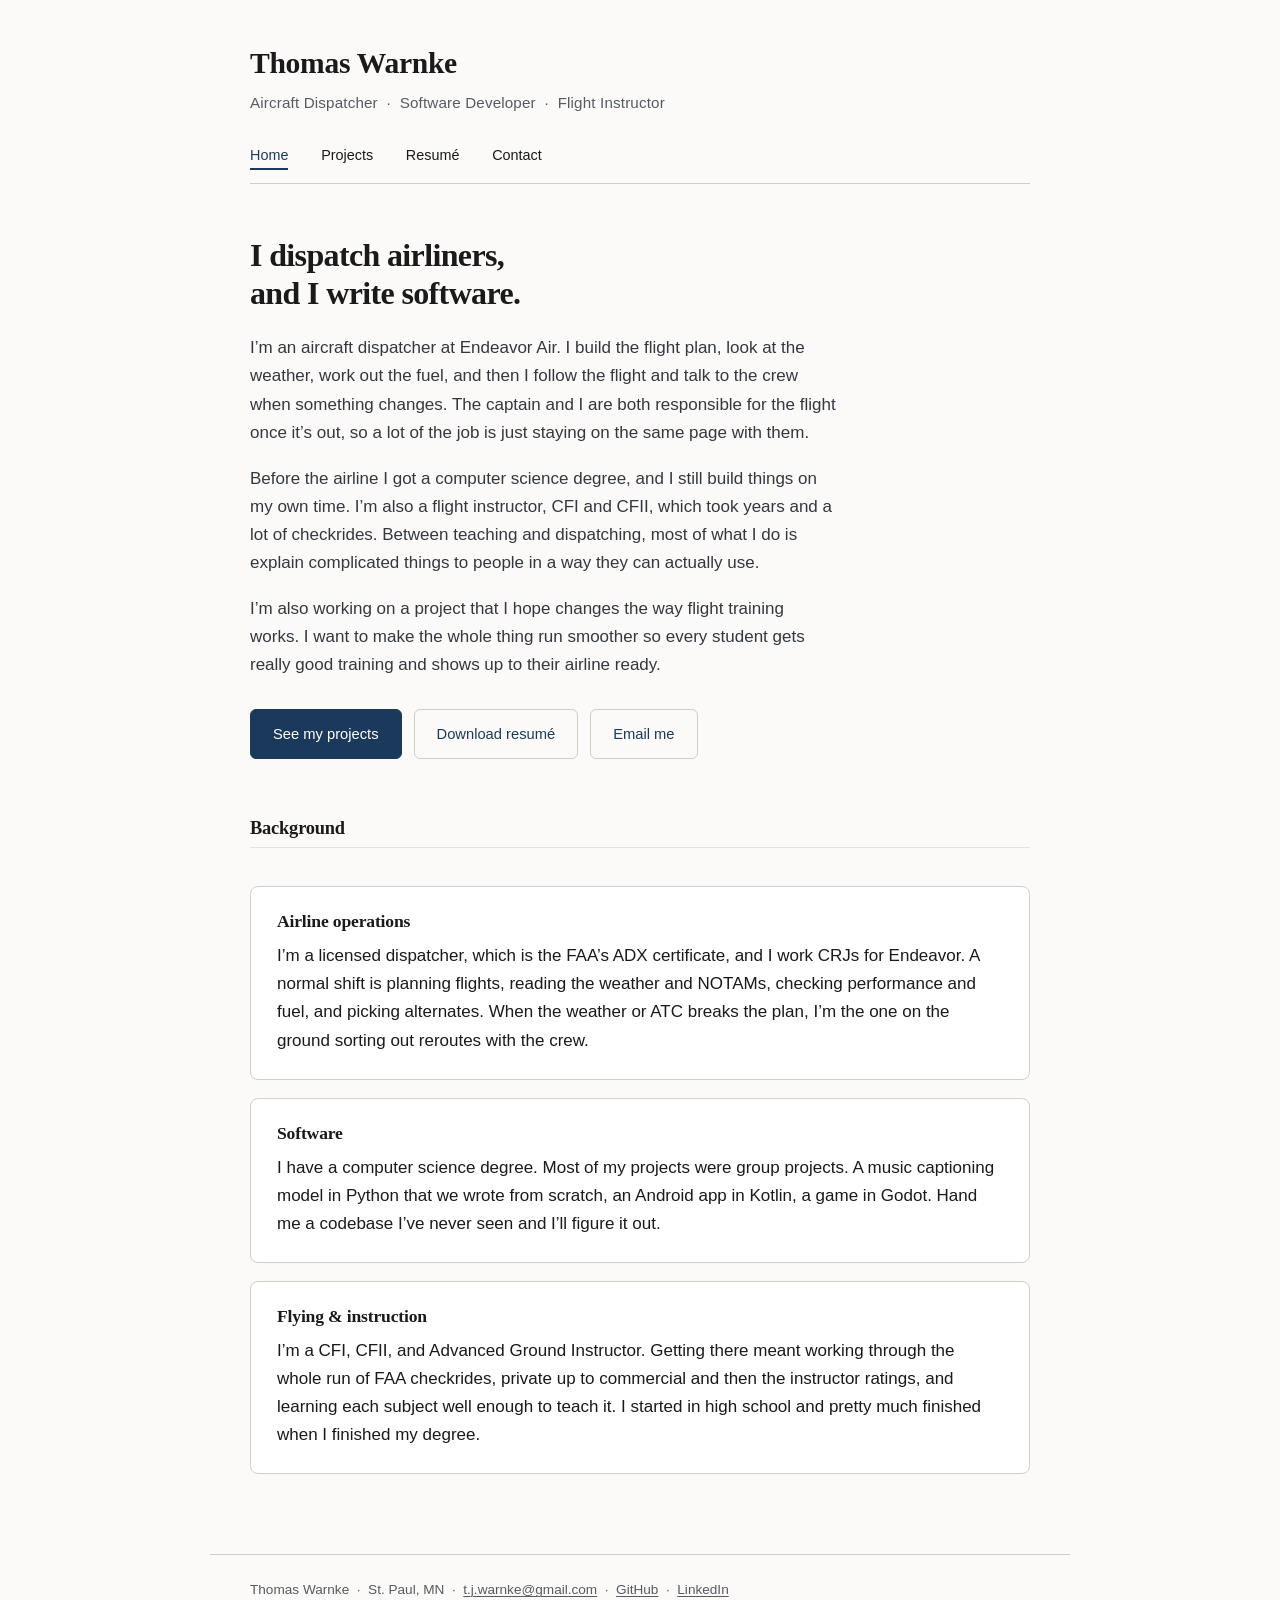
==== commit 7c3dd5e2: "Rewrite site copy in a plainer voice; add flight-school project - Reworked prose on all pages to sou" ====
--- a/index.html
+++ b/index.html
@@ -6,7 +6,7 @@
 <title>Thomas Warnke</title>
 <link rel="stylesheet" href="style.css">
 <meta name="viewport" content="width=device-width, initial-scale=1.0">
-<meta name="description" content="Thomas Warnke — aircraft dispatcher at Endeavor Air, computer science graduate, and flight instructor.">
+<meta name="description" content="Thomas Warnke. Aircraft dispatcher at Endeavor Air, computer science graduate, and flight instructor.">
 <link rel="icon" type="image/png" href="favicon.png">
 </head>
 
@@ -19,7 +19,7 @@
 <nav class="navbar">
 <a href="index.html" class="active">Home</a>
 <a href="projects.html">Projects</a>
-<a href="resume.pdf">Resume</a>
+<a href="resume.pdf">Resumé</a>
 <a href="contact.html">Contact</a>
 </nav>
 </header>
@@ -29,22 +29,25 @@
 <section class="hero">
 <h2>I dispatch airliners,<br>and I write software.</h2>
 <p>
-Right now I&rsquo;m an aircraft dispatcher at Endeavor Air. I plan flights, watch the weather,
-run the fuel and performance numbers, and stay on the radio with crews when things change. I
-share operational control with the captain on every flight I release.
+I&rsquo;m an aircraft dispatcher at Endeavor Air. I build the flight plan, look at the weather,
+work out the fuel, and then I follow the flight and talk to the crew when something changes.
+The captain and I are both responsible for the flight once it&rsquo;s out, so a lot of the job
+is just staying on the same page with them.
 </p>
 <p>
-Before that I got a computer science degree, and I&rsquo;ve kept building things on the side.
-I&rsquo;m also a flight instructor &mdash; CFI and CFII, which took years of training and a
-stack of FAA checkrides to earn. A lot of my time goes into explaining how complicated
-systems work to the people who have to use them. I am currently working on a project that 
-I hope will help change the way that flight training operates. I want to streamline the process
-and make sure that each and every student gets the best possible training and comes into the airlines
-well prepared.
+Before the airline I got a computer science degree, and I still build things on my own time.
+I&rsquo;m also a flight instructor, CFI and CFII, which took years and a lot of checkrides.
+Between teaching and dispatching, most of what I do is explain complicated things to people in
+a way they can actually use.
+</p>
+<p>
+I&rsquo;m also working on a project that I hope changes the way flight training works. I want
+to make the whole thing run smoother so every student gets really good training and shows up
+to their airline ready.
 </p>
 <div class="cta-row">
 <a class="button" href="projects.html">See my projects</a>
-<a class="button button-ghost" href="resume.pdf">Download résumé</a>
+<a class="button button-ghost" href="resume.pdf">Download resumé</a>
 <a class="button button-ghost" href="mailto:t.j.warnke@gmail.com">Email me</a>
 </div>
 </section>
@@ -55,28 +58,29 @@
 <div class="highlight-card">
 <h3>Airline operations</h3>
 <p>
-Certified aircraft dispatcher (FAA ADX) working CRJ flights for Endeavor Air. On a shift that
-means flight planning, weather and NOTAMs, aircraft performance, picking alternates and fuel,
-and working reroutes through New York airspace when the day falls apart.
+I&rsquo;m a licensed dispatcher, which is the FAA&rsquo;s ADX certificate, and I work CRJs for
+Endeavor. A normal shift is planning flights, reading the weather and NOTAMs, checking
+performance and fuel, and picking alternates. When the weather or ATC breaks the plan,
+I&rsquo;m the one on the ground sorting out reroutes with the crew.
 </p>
 </div>
 
 <div class="highlight-card">
 <h3>Software</h3>
 <p>
-Computer science degree, plus team projects in Python (a machine-learning model we wrote from
-scratch), Kotlin (an Android app), and Godot. I&rsquo;m fine being handed a codebase I&rsquo;ve
-never seen and figuring it out.
+I have a computer science degree. Most of my projects were group projects. A music captioning
+model in Python that we wrote from scratch, an Android app in Kotlin, a game in Godot. Hand me
+a codebase I&rsquo;ve never seen and I&rsquo;ll figure it out.
 </p>
 </div>
 
 <div class="highlight-card">
 <h3>Flying &amp; instruction</h3>
 <p>
-CFI, CFII, and Advanced Ground Instructor. Getting there meant the whole FAA checkride ladder
-&mdash; private, instrument, commercial, then the instructor ratings &mdash; and learning each
-subject well enough to teach it. I started this process and high school, and finished it at nearly the
-same time as my computer science degree.
+I&rsquo;m a CFI, CFII, and Advanced Ground Instructor. Getting there meant working through the
+whole run of FAA checkrides, private up to commercial and then the instructor ratings, and
+learning each subject well enough to teach it. I started in high school and pretty much
+finished when I finished my degree.
 </p>
 </div>
 
